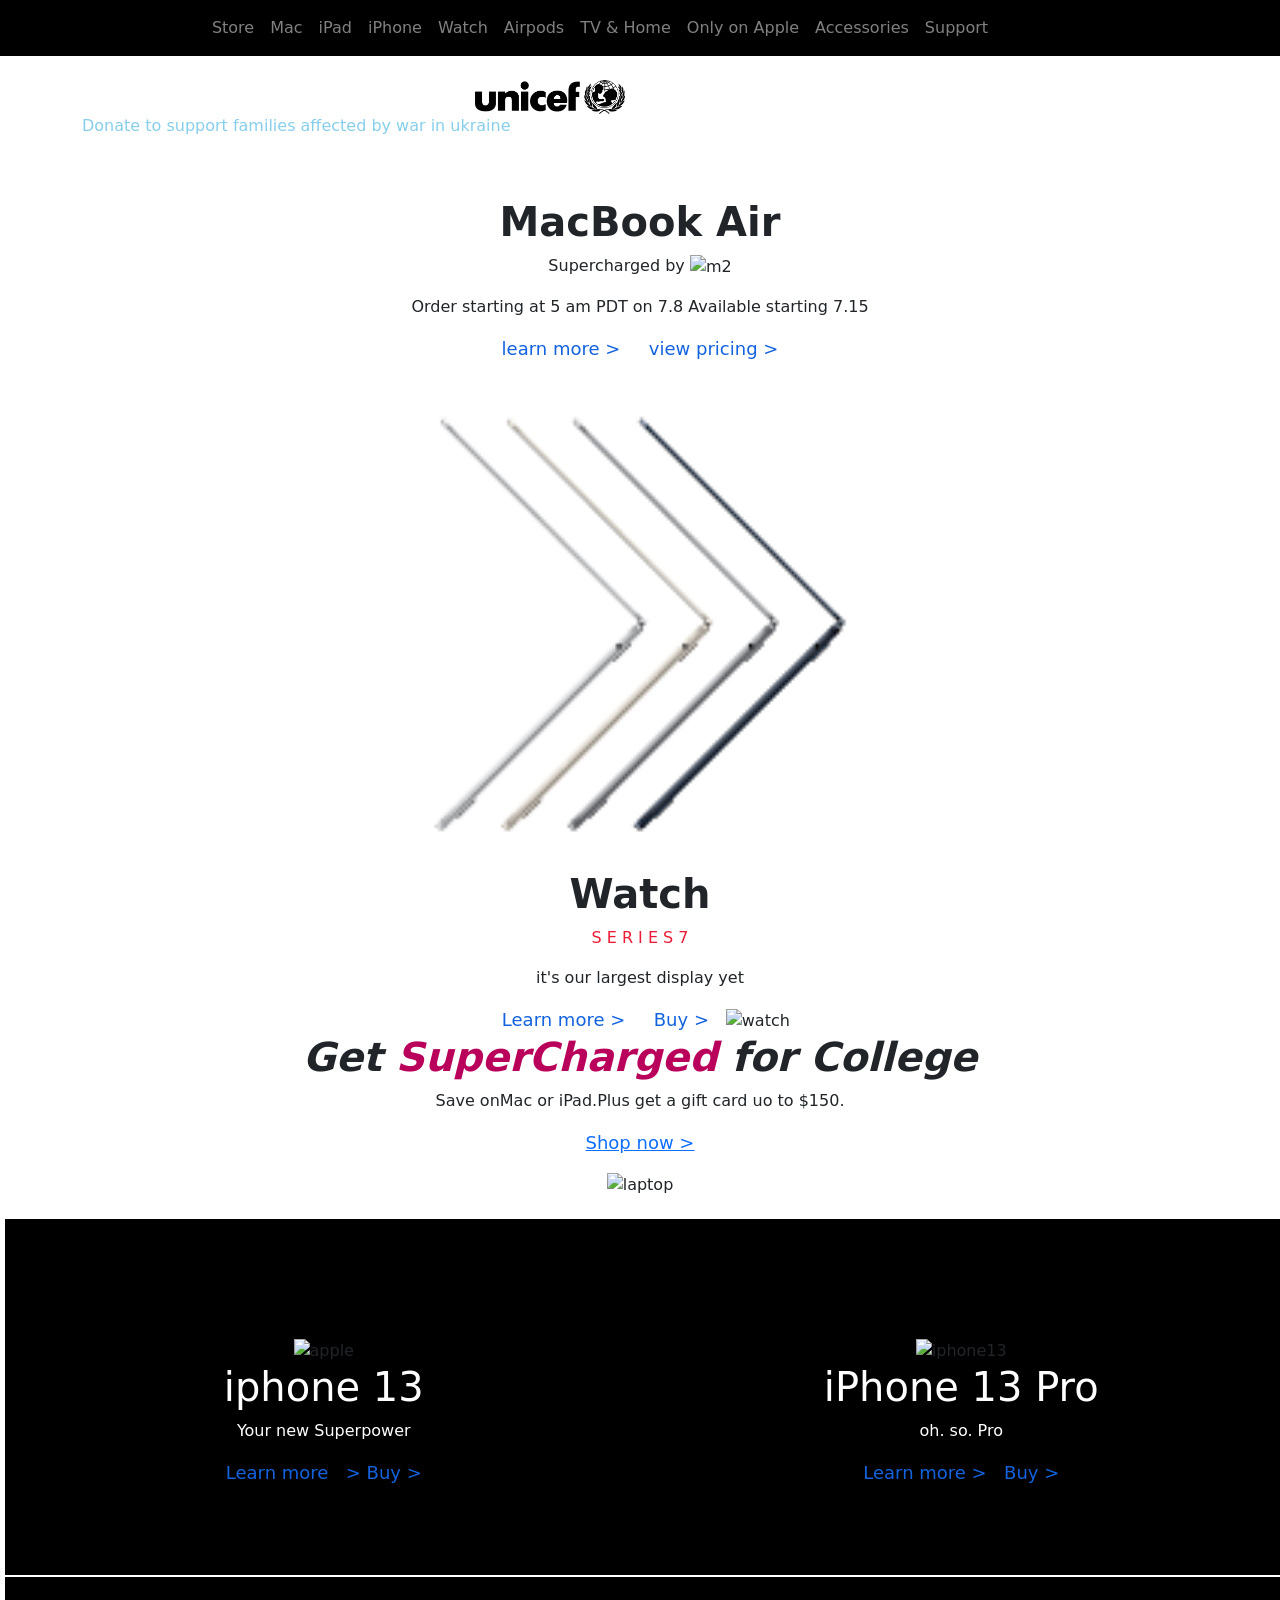
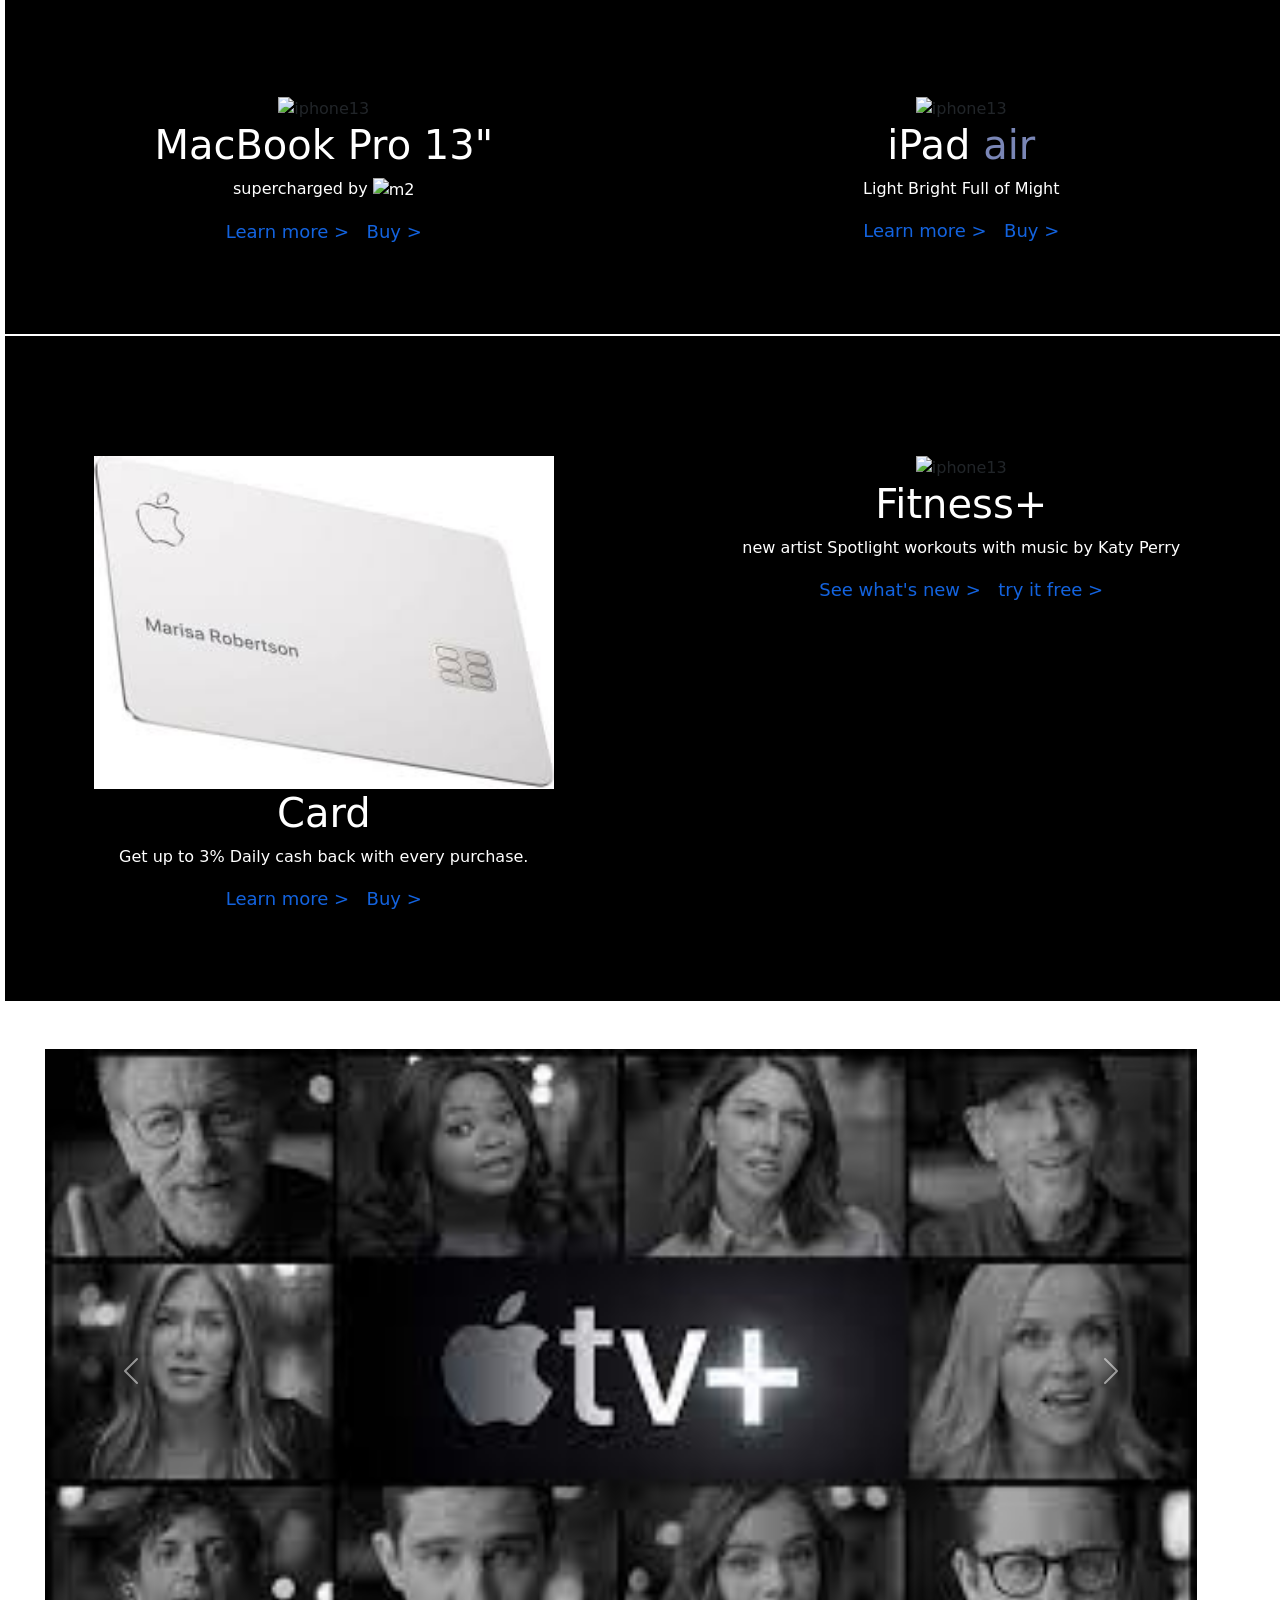
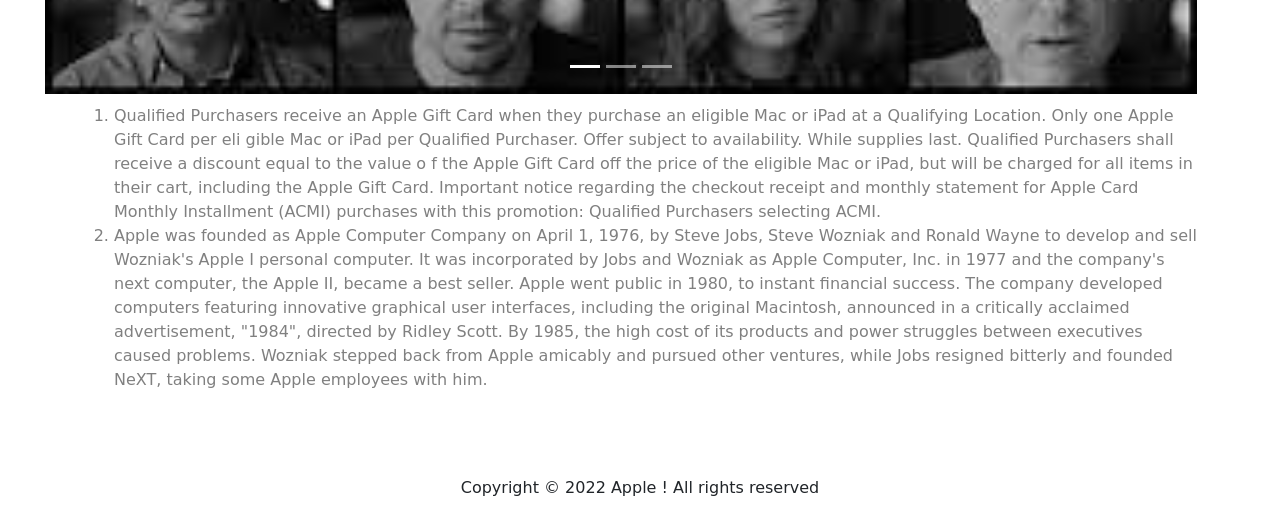
==== index.html @ 55b27ae0 "Add files via upload" ====
<!DOCTYPE html>
<html lang="en" dir="ltr">
  <head>
    <meta charset="utf-8">
    <title>Apple</title>

    <!--google fonts-->

    <link rel="preconnect" href="https://fonts.googleapis.com">
    <link rel="preconnect" href="https://fonts.gstatic.com" crossorigin>
    <link href="https://fonts.googleapis.com/css2?family=Montserrat:wght@100&family=Roboto:wght@700&display=swap" rel="stylesheet">

<!-- stylesheet -->

  <link rel="stylesheet" href="styles.css">
  <link rel="stylesheet" href="https://cdn.jsdelivr.net/npm/bootstrap@4.5.3/dist/css/bootstrap.min.css" integrity="sha384-TX8t27EcRE3e/ihU7zmQxVncDAy5uIKz4rEkgIXeMed4M0jlfIDPvg6uqKI2xXr2" crossorigin="anonymous">
  <!--<link href="https://cdn.jsdelivr.net/npm/bootstrap@5.2.0-beta1/dist/css/bootstrap.min.css" rel="stylesheet" integrity="sha384-0evHe/X+R7YkIZDRvuzKMRqM+OrBnVFBL6DOitfPri4tjfHxaWutUpFmBp4vmVor" crossorigin="anonymous">-->
  <link href="https://cdn.jsdelivr.net/npm/bootstrap@5.2.0-beta1/dist/css/bootstrap.min.css" rel="stylesheet" integrity="sha384-0evHe/X+R7YkIZDRvuzKMRqM+OrBnVFBL6DOitfPri4tjfHxaWutUpFmBp4vmVor" crossorigin="anonymous">


    <!--font awesome-->

      <script defer src="https://use.fontawesome.com/releases/v6.1.1/js/all.js"></script>


      <!--bootstrap-->
      <!--<script src="https://cdn.jsdelivr.net/npm/@popperjs/core@2.11.5/dist/umd/popper.min.js" integrity="sha384-Xe+8cL9oJa6tN/veChSP7q+mnSPaj5Bcu9mPX5F5xIGE0DVittaqT5lorf0EI7Vk" crossorigin="anonymous"></script>
      <script src="https://cdn.jsdelivr.net/npm/bootstrap@5.2.0-beta1/dist/js/bootstrap.min.js" integrity="sha384-kjU+l4N0Yf4ZOJErLsIcvOU2qSb74wXpOhqTvwVx3OElZRweTnQ6d31fXEoRD1Jy" crossorigin="anonymous"></script>
      <script src="https://cdn.jsdelivr.net/npm/bootstrap@4.5.3/dist/js/bootstrap.bundle.min.js" integrity="sha384-ho+j7jyWK8fNQe+A12Hb8AhRq26LrZ/JpcUGGOn+Y7RsweNrtN/tE3MoK7ZeZDyx" crossorigin="anonymous"></script>
<script src="https://cdn.jsdelivr.net/npm/bootstrap@5.2.0-beta1/dist/js/bootstrap.bundle.min.js" integrity="sha384-pprn3073KE6tl6bjs2QrFaJGz5/SUsLqktiwsUTF55Jfv3qYSDhgCecCxMW52nD2" crossorigin="anonymous"></script>
      <script src="https://code.jquery.com/jquery-3.5.1.slim.min.js" integrity="sha384-DfXdz2htPH0lsSSs5nCTpuj/zy4C+OGpamoFVy38MVBnE+IbbVYUew+OrCXaRkfj" crossorigin="anonymous"></script>
      <script src="https://cdn.jsdelivr.net/npm/popper.js@1.16.1/dist/umd/popper.min.js" integrity="sha384-9/reFTGAW83EW2RDu2S0VKaIzap3H66lZH81PoYlFhbGU+6BZp6G7niu735Sk7lN" crossorigin="anonymous"></script>
      <script src="https://cdn.jsdelivr.net/npm/bootstrap@4.5.3/dist/js/bootstrap.min.js" integrity="sha384-w1Q4orYjBQndcko6MimVbzY0tgp4pWB4lZ7lr30WKz0vr/aWKhXdBNmNb5D92v7s" crossorigin="anonymous"></script>-->
      <link href="https://cdn.jsdelivr.net/npm/bootstrap@5.2.0-beta1/dist/css/bootstrap.min.css" rel="stylesheet" integrity="sha384-0evHe/X+R7YkIZDRvuzKMRqM+OrBnVFBL6DOitfPri4tjfHxaWutUpFmBp4vmVor" crossorigin="anonymous">




  </head>

  <body>





      <!-- Nav Bar -->
      <header>
                    <nav class="navbar navbar-expand-lg navbar-dark padding-adjust-navbar fixed-top" style="background-color: #000000;">
                      <div class="container-fluid all-items-align">
                        <button class="navbar-toggler" type="button" data-bs-toggle="collapse" data-bs-target="#navbarNavAltMarkup" aria-controls="navbarNavAltMarkup" aria-expanded="false" aria-label="Toggle navigation">
                          <span class="navbar-toggler-icon"></span>
                        </button>
                        <a class="navbar-brand fixed  d-xl-none d-lg-none" href="#">
                          <i class="fa-brands fa-apple fa-sm navbar-image"></i>
                        </a>


                        <div class="collapse navbar-collapse" id="navbarNavAltMarkup">
                          <ul class="navbar-nav mx-auto">
                            <li class="nav-item">
                              <a class="navbar-brand fixed  d-none d-lg-block d-xl-block" href="#">
                                <i class="fa-brands fa-apple fa-sm navbar-image"></i>
                              </a>
                            </li>
                            <li class="nav-item">
                              <hr style="color: white;" class="d-xl-none d-lg-none ff-sec-hh-line">
                              <a class="nav-link d-none d-lg-block d-xl-block" href="#">Store</a>
                              <a class="nav-link d-xl-none d-lg-none hh-line"  href="#">Store</a>
                              <hr style="color: white;" class="d-xl-none d-lg-none hh-line">
                            </li>
                            <li class="nav-item">
                              <a class="nav-link d-none d-lg-block d-xl-block" href="#">Mac</a>
                              <a class="nav-link d-xl-none d-lg-none hh-line" href="#">Mac</a>
                              <hr style="color: white;" class="d-xl-none d-lg-none hh-line">
                            </li>
                            <li class="nav-item">
                              <a class="nav-link  d-none d-lg-block d-xl-block" href="#">iPad</a>
                              <a class="nav-link d-xl-none d-lg-none hh-line"  href="#">iPad</a>
                              <hr style="color: white;" class="d-xl-none d-lg-none hh-line">
                            </li>
                            <li class="nav-item">
                              <a class="nav-link d-none d-lg-block d-xl-block" href="#">iPhone</a>
                              <a class="nav-link d-xl-none d-lg-none hh-line" href="#">iPhone</a>
                              <hr style="color: white;" class="d-xl-none d-lg-none hh-line">
                            </li>
                            <li class="nav-item">
                              <a class="nav-link d-none d-lg-block d-xl-block" href="#">Watch</a>
                              <a class="nav-link d-xl-none d-lg-none hh-line"  href="#">Watch</a>
                              <hr style="color: white;" class="d-xl-none d-lg-none hh-line">
                            </li>
                            <li class="nav-item">
                              <a class="nav-link d-none d-lg-block d-xl-block" href="#">Airpods</a>
                              <a class="nav-link d-xl-none d-lg-none hh-line"  href="#">Airpods</a>
                              <hr style="color: white;" class="d-xl-none d-lg-none hh-line">
                            </li>
                            <li class="nav-item">
                              <a class="nav-link d-none d-lg-block d-xl-block" href="#">TV & Home</a>
                              <a class="nav-link d-xl-none d-lg-none hh-line"  href="#">TV & Home</a>
                              <hr style="color: white;" class="d-xl-none d-lg-none hh-line">
                            </li>
                            <li class="nav-item">
                              <a class="nav-link d-none d-lg-block d-xl-block" href="#">Only on Apple</a>
                              <a class="nav-link d-xl-none d-lg-none hh-line" href="#">Only on Apple</a>
                              <hr style="color: white;" class="d-xl-none d-lg-none hh-line">
                            </li>
                            <li class="nav-item">
                              <a class="nav-link d-none d-lg-block d-xl-block" href="#">Accessories</a>
                              <a class="nav-link d-xl-none d-lg-none hh-line"  href="#">Accessories</a>
                              <hr style="color: white;" class="d-xl-none d-lg-none hh-line">
                            </li>
                            <li class="nav-item">
                              <a class="nav-link d-none d-lg-block d-xl-block" href="#">Support</a>
                              <a class="nav-link d-xl-none d-lg-none ll-hh-line"  href="#">Support</a>
                              <hr style="color:white;" class="d-xl-none d-lg-none hh-line">
                            </li>
                            <li class="nav-item">
                              <a class="navbar-brand d-none d-lg-block d-xl-block" href="#">
                                <i class="fa-solid fa-magnifying-glass fa-sm navbar-image"></i>
                              </a>

                            </li>
                            <li class="nav-item  d-none d-lg-block d-xl-block">
                              <a class="navbar-brand d-none d-lg-block d-xl-block" href="#">
                              <i class="fa-solid fa-bag-shopping"></i>
                                                    </li>
                          </ul>
                        </div>
                      </div>
                    </nav>
          </header>


    <!-- container-->
<section class=" sec-1 ">
    <div class="container" style="height:80px; background-color: rgb(255, 255, 255);">

    </div>
    <div class="container all-items-align mx-auto unicef-container">
      <div class="unicef-content">
        <div class="row">
          <div class="col-12	col-sm-12	col-md-6	col-lg-6	col-xl-6	col-xxl-6 d-flex align-items-center justify-content-xl-end justify-content-lg-end justify-content-md-end justify-content-sm-center justify-content-xs-center">
            <img src="images/unicef-logo.png" class="uni-image" alt="unicef-logo" width="150px">
          </div>
          <div class="col-12	col-sm-12	col-md-6	col-lg-6	col-xl-6	col-xxl-6 d-flex align-items-center justify-content-xl-start justify-content-lg-start justify-content-md-start justify-content-sm-center justify-content-xs-center" >
            <a   href="images/unicef-logo.png" class="unicef-text">Donate to support families affected by war in ukraine<i class="fa-solid fa-square-arrow-up-right"></i></a>
          </div>
        </div>
      </div>
    </div>
  </section>

             <!-- container1  -->


<section class=" container1 ">
<div class="container1 all-items allign mx-auto">
  <div class="col-lg-12">
    <h1 class="macb-head"> <strong>MacBook Air</strong></h1>
    <p class="macb-para">Supercharged by <img class="m2"width="5%" src="https://www.apple.com/v/macbook-pro-13/m/images/overview/hero_icon__gf2ry7i5mt6y_small.jpg" alt="m2"> </p>
    <p class="macb-para2">Order starting at 5 am PDT on 7.8 Available starting 7.15</p>
    <p><a class="watch-link-item2" href="https://www.apple.com/in/macbook-air-m2/">learn more ></a>
     <a  class="watch-link-item2" href="https://www.amazon.in/s?k=macbookair&i=computers&adgrpid=64778488212&ext_vrnc=hi&gclid=CjwKCAjw_b6WBhAQEiwAp4HyIPJC4heBk0c1keKKEvkcG5gEDx3N-KR5ScQAPKeeYF9tmEKhvNF9NxoCvksQAvD_BwE&hvadid=398052515929&hvdev=c&hvlocphy=9062164&hvnetw=g&hvqmt=b&hvrand=15665522368057196841&hvtargid=kwd-3741854658&hydadcr=26953_2178310&tag=googinhydr1-21&ref=pd_sl_20g13d0qz5_b">view pricing > </a>  </p>
<div><img class="img1" src="images/apple tv5.png" class="img-fluid" alt="macbook">   </div>
</div>

    <div class="col-lg-12">
      <h1 class="watch-head"><i class="fa-brands fa-apple"></i><strong>Watch</strong> </h1>
      <p class="watch-para"> <span style="color:#EB1D36">S E R I E S 7</span> </p>
      <p class="watch-para2">it's our largest display yet</p>
      <a  class="watch-link-item2" href="https://www.google.com/search?q=apple+watch&oq=apple+watch&aqs=chrome.0.69i59l2.4427j0j7&sourceid=chrome&ie=UTF-8">Learn more ></a>
      <a  class="watch-link-item2" href="https://www.apple.com/in/watch/?afid=p238%7CsVhynbqzF-dc_mtid_187079nc38483_pcrid_605630655506_pgrid_110632497574_pntwk_g_pchan__pexid__&cid=aos-IN-kwgo-brand--slid---product-">Buy ></a>
     <img class="img2"src="https://encrypted-tbn0.gstatic.com/images?q=tbn:ANd9GcQzpsFzQAkxnzXYAzeFgLx7-zSoV3bASRg1v3QYPP53-3xQ2N8hMMFi_Nn7n2yzgizSbTs&usqp=CAU" alt="watch">
   </div>

    <div class="col-lg-12">
    <h1 class="mac-head"><em> <strong>Get<span style="color:#B9005B"> SuperCharged </span>for College</strong></em></h1>
    <p class="mac-para">Save onMac or iPad.Plus get a gift card uo to $150.</p>
     <p  class="watch-link-item2"><a href="https://www.apple.com/in/watch/?afid=p238%7CsVhynbqzF-dc_mtid_187079nc38483_pcrid_605630655506_pgrid_110632497574_pntwk_g_pchan__pexid__&cid=aos-IN-kwgo-brand--slid---product-">Shop now > </a></p>
    <img class="img3" src="https://store.storeimages.cdn-apple.com/4982/as-images.apple.com/is/bts-header-giftcard-202206?wid=1120&hei=1074&fmt=jpeg&qlt=90&.v=1655326451200" alt="laptop">
  </div>
</div>

</section>










<!-- features -->


<section class="move1">
  <div class="container-fluid container2">
  <div class="row">
    <div class="col-12 col-md-6 col-lg-6 col-xl-6 item-box-left">
      <div >
        <img class="img4" src="https://revanth892.github.io/apple-page.github.io/images/iphone.jpg" alt="apple">
      <h1 class="alltext">iphone 13</h1>
      <p class="alltext">Your new Superpower</p>
      <a class="watch-link-item" href="https://www.apple.com/in/mac/">Learn more</a>
      <a class="watch-link-item" href="https://www.google.com/search?q=buy+macbook&oq=buy+macbook&aqs=chrome..69i57.4282j0j7&sourceid=chrome&ie=UTF-8">> Buy ></a>
    </div>
  </div>

    <div class="col-12 col-md-6 col-lg-6 col-xl-6 item-box-left">
      <div>
        <img class="img5"width="150%" src="https://revanth892.github.io/apple-page.github.io/images/iphone-intro.jpg" alt="iphone13">
      </div>
    <h1 class="alltext" >iPhone 13 Pro</h1>
    <p class="alltext">oh. so. Pro</p>
    <a class="watch-link-item"href="https://www.apple.com/in/iphone-13-pro/?afid=p238%7CsCyt2TGen-dc_mtid_209254ho67063_pcrid_600481769886_pgrid_135363319837_&cid=wwa-in-kwgo-iphone-slid----avail-"> Learn more ></a>
     <a class="watch-link-item" href="https://www.google.com/search?q=iphone+13+pro+buy&oq=iphone+13+pro+buy&aqs=chrome..69i57j69i61.7999j0j7&sourceid=chrome&ie=UTF-8">Buy > </a>
  </div>
</div>
</div>
</section>



<section class="move2">
<div class="container-fluid container3">
  <div class="row">
  <div class="col-12 col-md-6 col-lg-6 col-xl-6 item-box-left">
    <div>
      <img class="img6"src="https://www.apple.com/v/macbook-pro-13/m/images/overview/hero_endframe__bsza6x4fldiq_small.jpg" alt="iphone13">
    </div>
    <h1 class="alltext">MacBook Pro 13"</h1>
    <p class="alltext">supercharged by  <img src="https://www.apple.com/v/macbook-pro-13/m/images/overview/hero_icon__gf2ry7i5mt6y_small.jpg" alt="m2"> </p>
    <a class="watch-link-item" href="https://www.google.com/search?q=macbook+13+pro&sxsrf=ALiCzsYhF-3JnAHa171nv80dg2mnEGvN6Q%3A1657855423388&ei=v93QYr2mF__f4-EPvbOfmAg&ved=0ahUKEwj9gebc-Pn4AhX_7zgGHb3ZB4MQ4dUDCA4&uact=5&oq=macbook+13+pro&gs_lcp=[base64]&sclient=gws-wiz">Learn more ></a>
    <a class="watch-link-item" href="https://www.amazon.in/s?k=13inch+macbook+pro&adgrpid=58529376203&ext_vrnc=hi&gclid=CjwKCAjw_b6WBhAQEiwAp4HyIGm2xmvsv0FOmY3uyFv5ua1L6WYNCs7qx7SvlVFjcOlAPQlt1CTsaxoCPj8QAvD_BwE&hvadid=590736358555&hvdev=c&hvlocphy=9062164&hvnetw=g&hvqmt=b&hvrand=3486167188177402907&hvtargid=kwd-303125104975&hydadcr=16099_2268637&tag=googinhydr1-21&ref=pd_sl_4zqjbkfq27_b"> Buy > </a>
  </div>

  <div class="col-12 col-md-6 col-lg-6 col-xl-6 item-box-left">
    <div>
      <img class="img7" src="https://www.apple.com/v/ipad-air/r/images/overview/features/iris__fnhnshkpwl6y_small.jpg" alt="iphone13">
    </div>
    <h1 class="alltext">iPad<span style="color:#7A86B6"> air</span></h1>
    <p class="alltext">Light Bright Full of Might </p>
    <a class="watch-link-item" href="https://www.apple.com/in/ipad/?afid=p238%7CssdUJKb0v-dc_mtid_187079nc38483_pcrid_601071961849_pgrid_116639460467_pntwk_g_pchan__pexid__&cid=aos-IN-kwgo-ipad--slid---product-">Learn more ></a>
    <a class="watch-link-item" href="https://www.google.com/search?q=ipad+apple&oq=ipad+apple&aqs=chrome..69i57.4932j0j7&sourceid=chrome&ie=UTF-8">Buy ></a>
  </div>
</div>
</div>
</section>

<section class="move3">
<div class="container-fluid container4">
<div class="row">
  <div class="col-12 col-md-6 col-lg-6 col-xl-6 item-box-left">
    <div>
      <img class="img8"src="[data-uri]" alt="iphone13">
    </div>
    <h1 class="alltext"><i class="fa-brands fa-apple"></i>Card</h1>
    <p class="alltext">Get up to 3% Daily cash back with every purchase. </p>
    <a class="watch-link-item"href="https://www.apple.com/apple-card/">Learn more ></a>
     <a class="watch-link-item" href="https://www.apple.com/apple-card/">Buy ></a>
  </div>

  <div class="col-12 col-md-6 col-lg-6 col-xl-6 item-box-left">
    <div >
      <img class="img9" src="https://is5-ssl.mzstatic.com/image/thumb/Video122/v4/9a/40/d1/9a40d112-6352-64a6-4615-9c84d38427c5/media-HI_BW_0075-4483190-Artwork-iOS_r1-141566.png/734x413sr.webp" alt="iphone13">
    </div>
    <h1 class="alltext"><i class="fa-brands fa-apple"></i> Fitness+</h1>
    <p class="alltext">new artist Spotlight workouts with music by Katy Perry</p>
    <a class="watch-link-item" href="https://www.gigapromo.in/ws?q=personal%20trainer%20nj&asid=giga_in_gc5_01&mt=b&nw=g&de=c&ap=&ac=25066&cid=16791555996&aid=135623411695&locale=en_IN&ch=1992&gclid=EAIaIQobChMI6Ji2_sCT-QIVjpZLBR2rAwv3EAAYAiAAEgJCDfD_BwE">See what's new ></a>
    <a class="watch-link-item"href="https://www.google.com/search?q=health%20and%20fitness&ved=2ahUKEwj98K3-wJP5AhWATGwGHahTD3AQmoICKAR6BAgHEA0&biw=681&bih=607&dpr=1">try it free ></a>
  </div>
</div>
</div>
</section>
<br>
<br>

                                  <!-- carousel -->

                                  <div id="carouselExampleIndicators" class="carousel slide" data-bs-ride="true">
                                    <div class="carousel-indicators">
                                      <button type="button" data-bs-target="#carouselExampleIndicators" data-bs-slide-to="0" class="active" aria-current="true" aria-label="Slide 1"></button>
                                      <button type="button" data-bs-target="#carouselExampleIndicators" data-bs-slide-to="1" aria-label="Slide 2"></button>
                                      <button type="button" data-bs-target="#carouselExampleIndicators" data-bs-slide-to="2" aria-label="Slide 3"></button>
                                    </div>
                                    <div class="carousel-inner">
                                      <div class="carousel-item active">
                                        <img src="images/apple tv1.jpg" class="d-block w-100" alt="...">
                                        <div class="carousel-caption d-xs-block d-sm-block d-md-block d-lg-none all-items-align">
          <button type="button button-image-1" class="btn btn-light">Stream Now <i class="fa-solid fa-circle-play fa-xs"></i> </button>
        </div>

                                      </div>
                                      <div class="carousel-item">
                                        <img src="images/apple tv2.jpg" class="d-block w-100" alt="...">
                                        <div class="carousel-caption d-xs-block d-sm-block d-md-block d-lg-none all-items-align">
          <button type="button button-image-1" class="btn btn-light">Stream Now <i class="fa-solid fa-circle-play fa-xs"></i> </button>
        </div>
                                      </div>
                                      <div class="carousel-item">
                                        <img src="images/apple tv3.jpg" class="d-block w-100" alt="...">
                                        <div class="carousel-caption d-xs-block d-sm-block d-md-block d-lg-none all-items-align">
          <button type="button button-image-1" class="btn btn-light">Stream Now <i class="fa-solid fa-circle-play fa-xs"></i> </button>
        </div>
                                      </div>
                                      <div class="carousel-item">
                                        <img src="images/apple tv4.webp" class="d-block w-100" alt="...">
                                        <div class="carousel-caption d-xs-block d-sm-block d-md-block d-lg-none all-items-align">
          <button type="button button-image-1" class="btn btn-light">Stream Now <i class="fa-solid fa-circle-play fa-xs"></i> </button>
        </div>
                                      </div>
                                    </div>
                                    <button class="carousel-control-prev" type="button" data-bs-target="#carouselExampleIndicators" data-bs-slide="prev">
                                      <span class="carousel-control-prev-icon" aria-hidden="true"></span>
                                      <span class="visually-hidden">Previous</span>
                                    </button>
                                    <button class="carousel-control-next" type="button" data-bs-target="#carouselExampleIndicators" data-bs-slide="next">
                                      <span class="carousel-control-next-icon" aria-hidden="true"></span>
                                      <span class="visually-hidden">Next</span>
                                    </button>
                                  </div>


<section class="content1">
  <div class="container container-5">
    <div class="content">
      <ol>
        <li>Qualified Purchasers receive an Apple Gift Card when they purchase an eligible Mac or iPad at a Qualifying Location. Only one Apple Gift Card per eli
          gible Mac or iPad per Qualified Purchaser. Offer subject to availability. While supplies last. Qualified Purchasers shall receive a discount equal to the value o
          f the Apple Gift Card off the price of the eligible Mac or iPad, but will be charged for all items in their cart, including the Apple Gift Card. Important notice
           regarding the checkout receipt and monthly statement for Apple Card Monthly Installment (ACMI) purchases with this promotion: Qualified Purchasers selecting ACMI.
        </li>
        <li>
          <p>Apple was founded as Apple Computer Company on April 1, 1976, by Steve Jobs, Steve Wozniak and Ronald Wayne to develop and sell Wozniak's Apple I personal computer. It was incorporated by Jobs and Wozniak as Apple Computer, Inc. in 1977 and the company's next computer, the Apple II, became a best seller. Apple went public in 1980, to instant financial success. The company developed computers featuring innovative graphical user interfaces, including the original Macintosh, announced in a critically acclaimed advertisement, "1984", directed by Ridley Scott. By 1985, the high cost of its products and power struggles between executives caused problems. Wozniak stepped back from Apple amicably and pursued other ventures, while Jobs resigned bitterly and founded NeXT, taking some Apple employees with him.
          </p>
        </li>
      </ol>
    </div>
  </div>
  <br>




</section>
<!-- footer -->
<div class="foot">
  <footer id="footer">
  <i class=" foot fa-brands fa-facebook"></i>
  <i class=" foot fa-brands fa-twitter"></i>
  <i class=" foot fa-brands fa-instagram"></i>
  <i class=" foot fa-solid fa-envelope"></i>
    <p> Copyright © 2022 Apple ! All rights reserved</p>
  </footer>















  <script src="https://cdn.jsdelivr.net/npm/bootstrap@5.2.0-beta1/dist/js/bootstrap.bundle.min.js" integrity="sha384-pprn3073KE6tl6bjs2QrFaJGz5/SUsLqktiwsUTF55Jfv3qYSDhgCecCxMW52nD2" crossorigin="anonymous"></script>
  </body>
</html>
---- styles.css ----
/* .text{
  color: white;
} */


#carouselExampleIndicators{
  text-align: center;
  margin-left: 45px;
  width: 90%;
}
.unicef-text
{
    padding:0 0 0 0;
    color:rgb(135,206,235);
    text-decoration:none;
    text-align: center;
}
.unicef-text:hover
{
    color: rgb(135,206,235);
    text-decoration: underline;
}
.container1{
  text-align: center;
  padding: 10px 20px ;
  margin-top: 20px;
}
.container2{
  text-align: center;
  background-color: black;
  padding:7% 15%;
}
.container3{
  text-align: center;
  background-color: black;
  padding:7% 15%;


}
.container4{
  text-align: center;
  background-color: black;
  padding:7% 15%;
}


.img1{
  width: 80%;
  right: 30%;

text-align: center;
}
.img2{
  width: 100%;
}
.img3{
  width: 50%;

}
.img4{
  width: 100%;
  height: auto;
  margin-top:5%;
}
.img5{
  width: 80%;
  height: auto;
  margin-top:5%;

}
.img6{
  width: 100%;
  height: auto;
  margin-top:5%;
}
.img7{
  width:70%;
  height: auto;
  margin-top:5%;
}
.img8{
  width: 75%;
  height: auto;
  margin-top:5%;

}
.img9{
  width: 100%;
  height: auto;
  margin-top:5%;
}
.nav-item{
  color:  white;
}
.nav-link {
  color: white;
}
.move1{
  margin-top: 2px;
  margin-left: 5px;

}
.move2{
  margin-top: 2px;
  margin-left: 5px;
}
.move3{
  margin-top: 2px;
  margin-left: 5px;

}
.watch-link-item
{
    color: #1363DF;
    font-size: large;
    text-decoration: none;
    margin-left: 1%;
    margin-right: 1%;
}
.watch-link-item:hover
{
    color:grey;
    text-decoration:none;
}
.watch-link-item2{
  color: #1363DF;
  font-size: large;
  text-decoration: none;
  margin-left: 1%;
  margin-right: 1%;
}
.watch-link-item2:hover{
  color:black;
  text-decoration:dotted;
}
.alltext{
  color:white;
}
.alltext:hover{
  color:grey;
}
.content1{
  color: grey;
  margin-top: 10px;
}
.content1:hover{
  color:#94B49F ;
}

.head6{
  color: grey;
}
.head6:hover{
  color: #94B49F;
}
.foot{
  text-align: center;
  margin: 20px 10px;
}
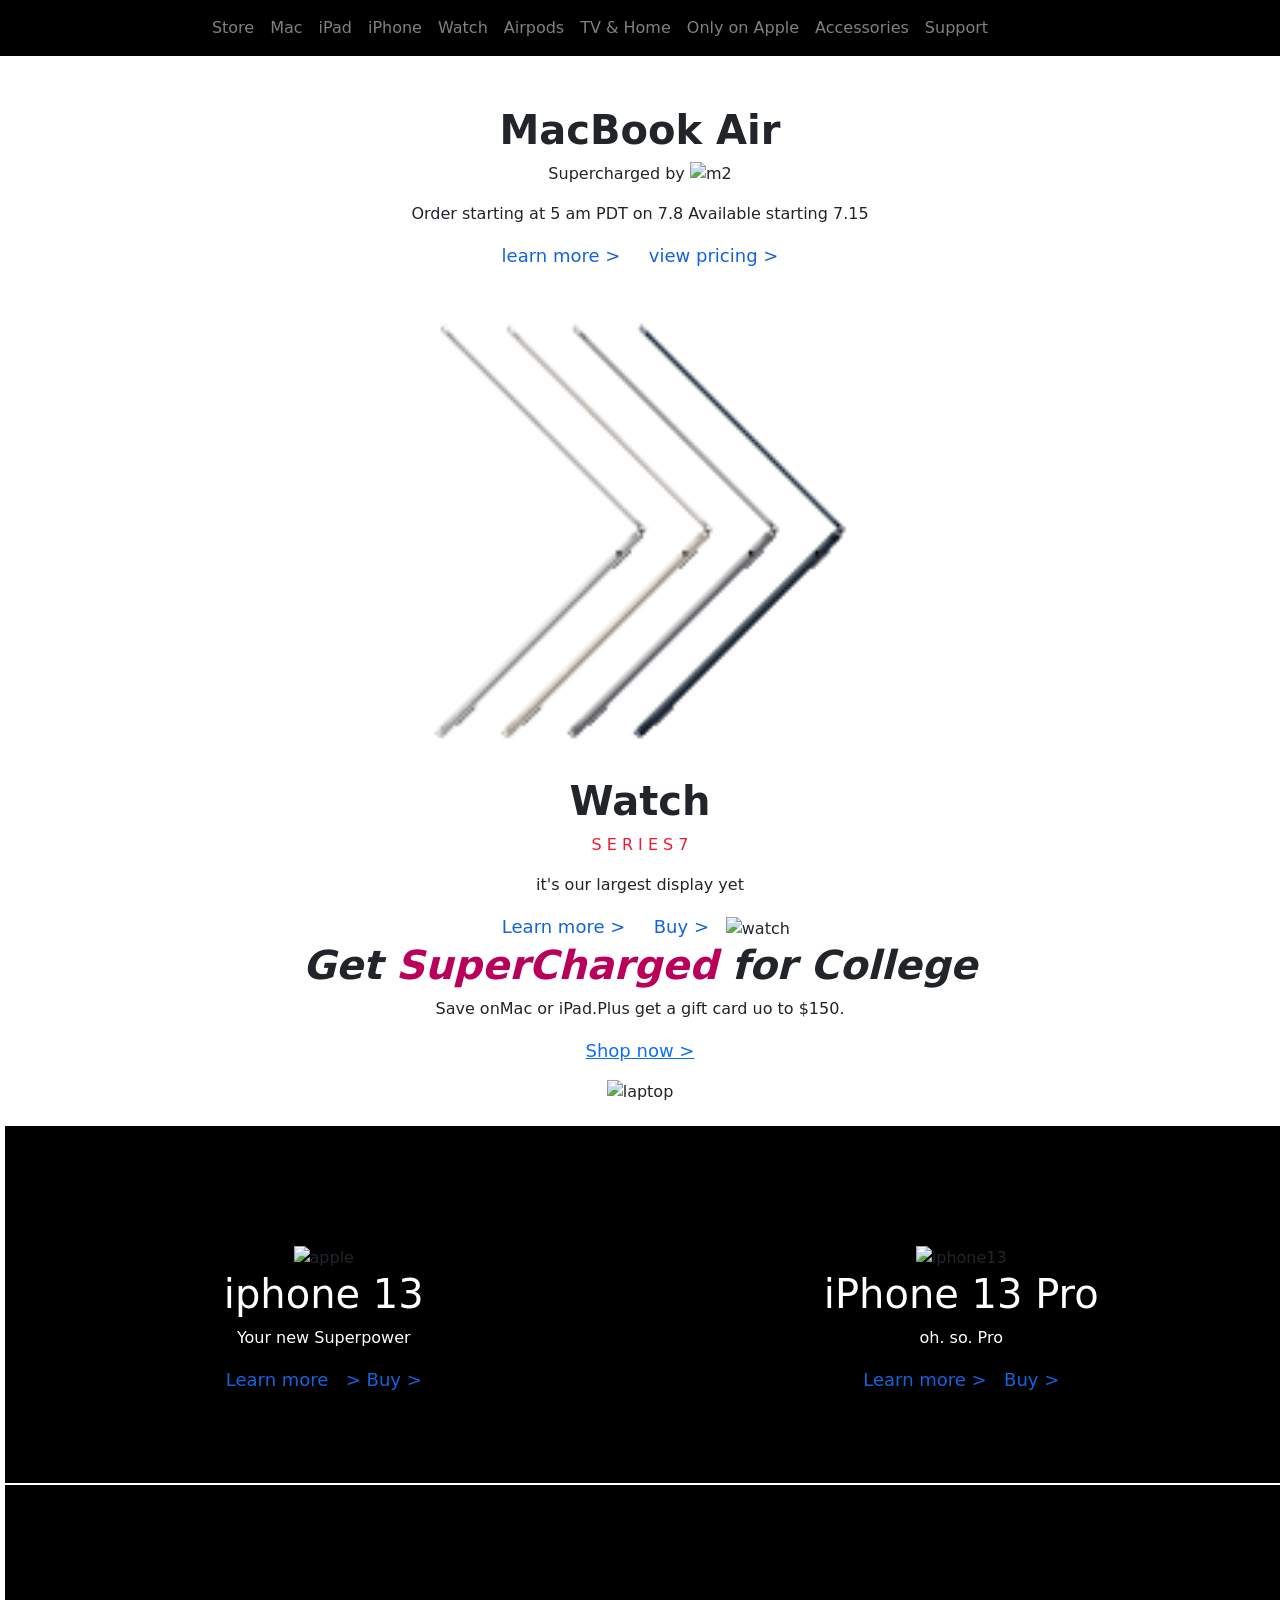
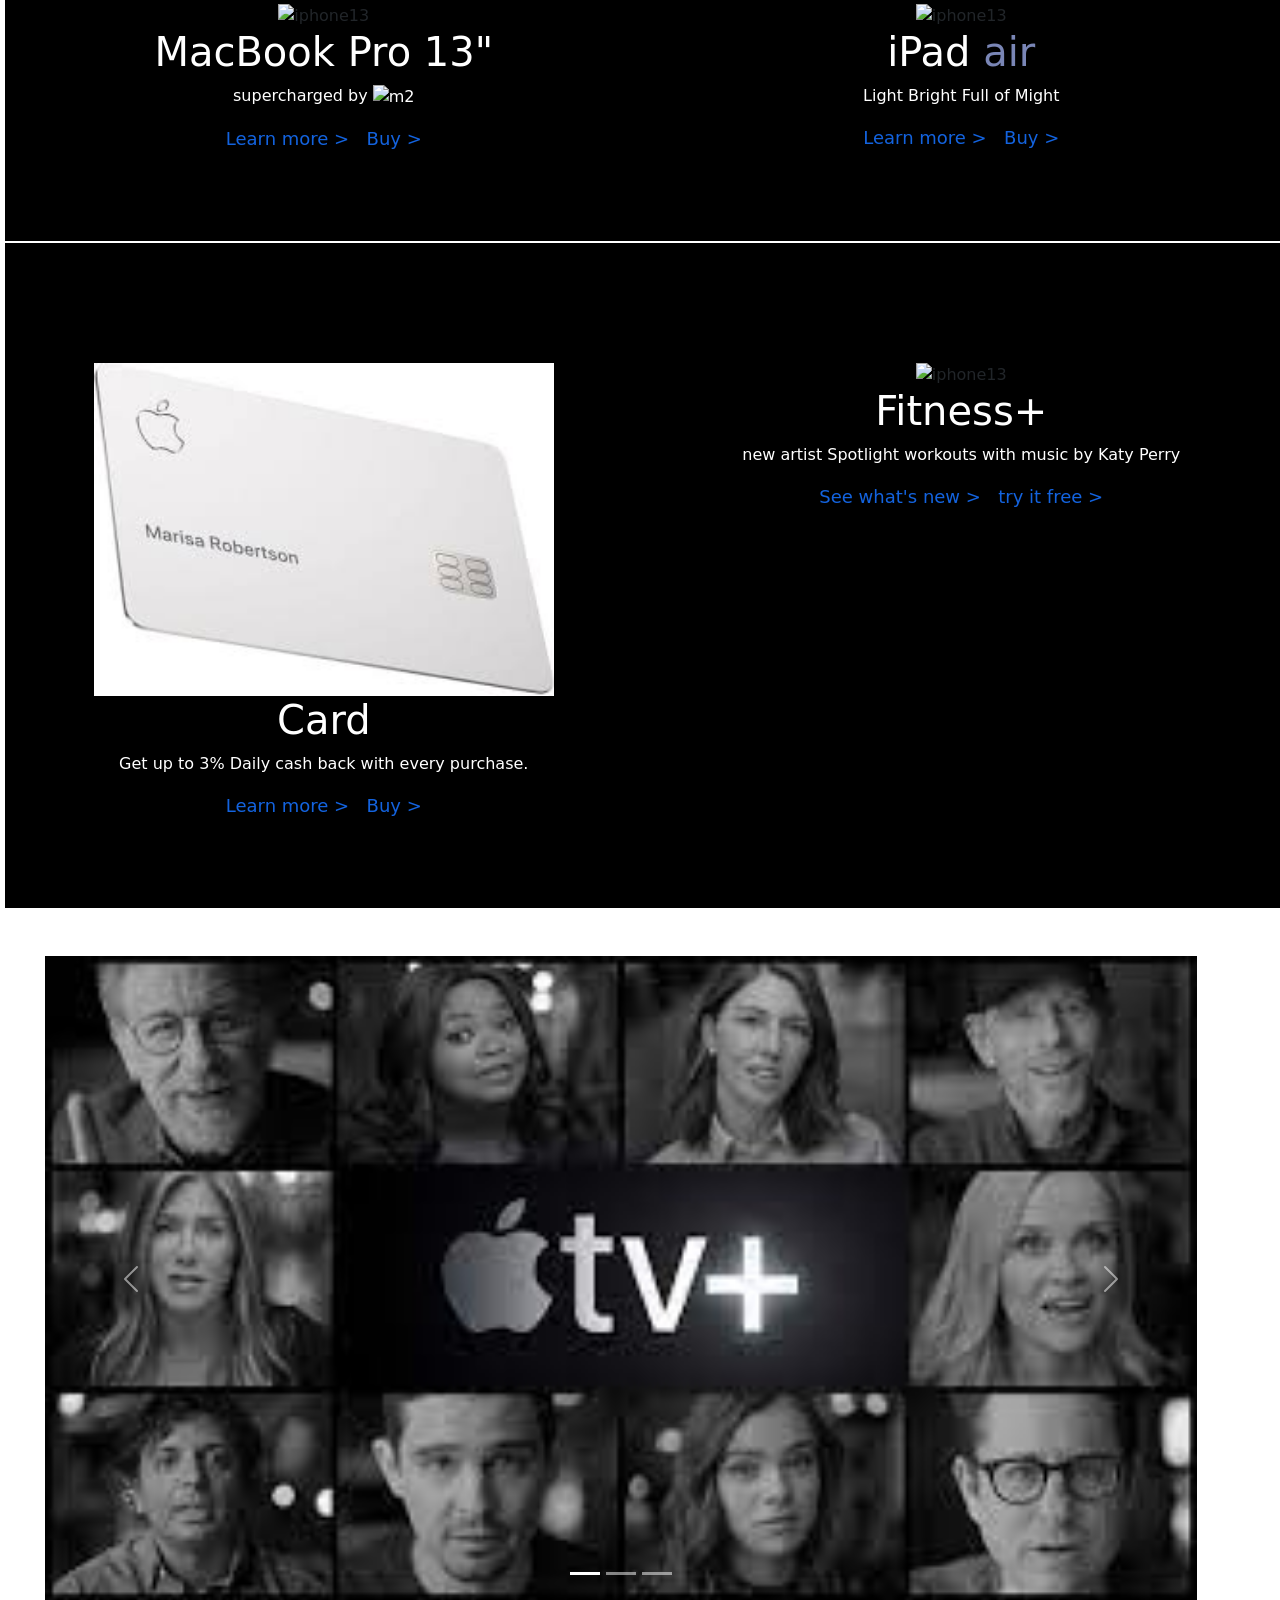
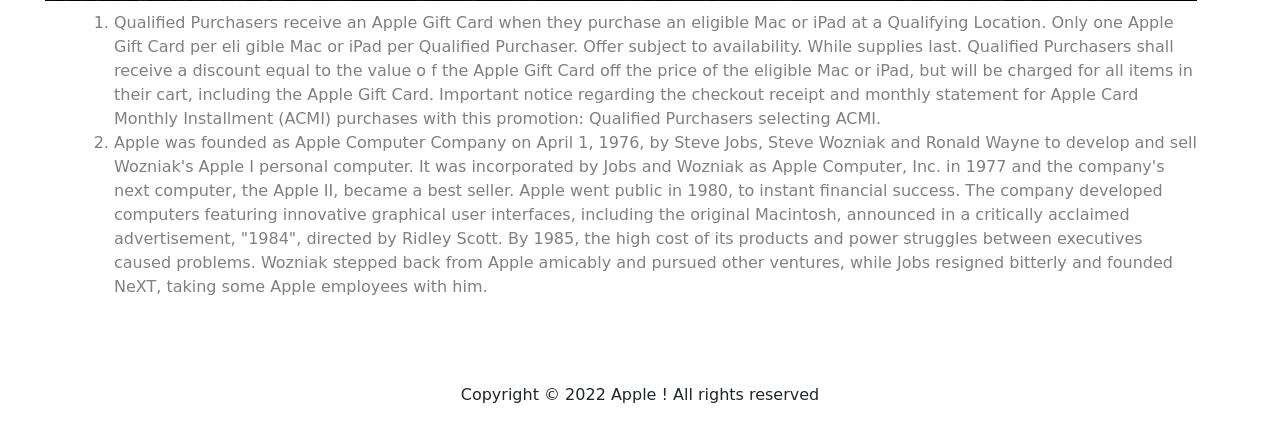
==== commit 99298706: "Add files via upload" ====
--- a/index.html
+++ b/index.html
@@ -133,17 +133,17 @@
 
     <!-- container-->
 <section class=" sec-1 ">
-    <div class="container" style="height:80px; background-color: rgb(255, 255, 255);">
-
-    </div>
-    <div class="container all-items-align mx-auto unicef-container">
+    <div class="container" style="height:0px; background-color: rgb(255, 255, 255);">
+
+    </div>
+     <div class="container all-items-align mx-auto unicef-container">
       <div class="unicef-content">
         <div class="row">
-          <div class="col-12	col-sm-12	col-md-6	col-lg-6	col-xl-6	col-xxl-6 d-flex align-items-center justify-content-xl-end justify-content-lg-end justify-content-md-end justify-content-sm-center justify-content-xs-center">
-            <img src="images/unicef-logo.png" class="uni-image" alt="unicef-logo" width="150px">
+          <div class="col-lg-12	col-sm-12	col-md-6	col-lg-6	col-xl-6	col-xxl-6 d-flex align-items-center justify-content-xl-end justify-content-lg-end justify-content-md-end justify-content-sm-center justify-content-xs-center">
+            <img src="images/unicef-logo.png" class="uni-image" alt="unicef-logo" width="200px">
           </div>
           <div class="col-12	col-sm-12	col-md-6	col-lg-6	col-xl-6	col-xxl-6 d-flex align-items-center justify-content-xl-start justify-content-lg-start justify-content-md-start justify-content-sm-center justify-content-xs-center" >
-            <a   href="images/unicef-logo.png" class="unicef-text">Donate to support families affected by war in ukraine<i class="fa-solid fa-square-arrow-up-right"></i></a>
+            <a   href="images/unicef-logo.png" class="unicef-text"></a>
           </div>
         </div>
       </div>
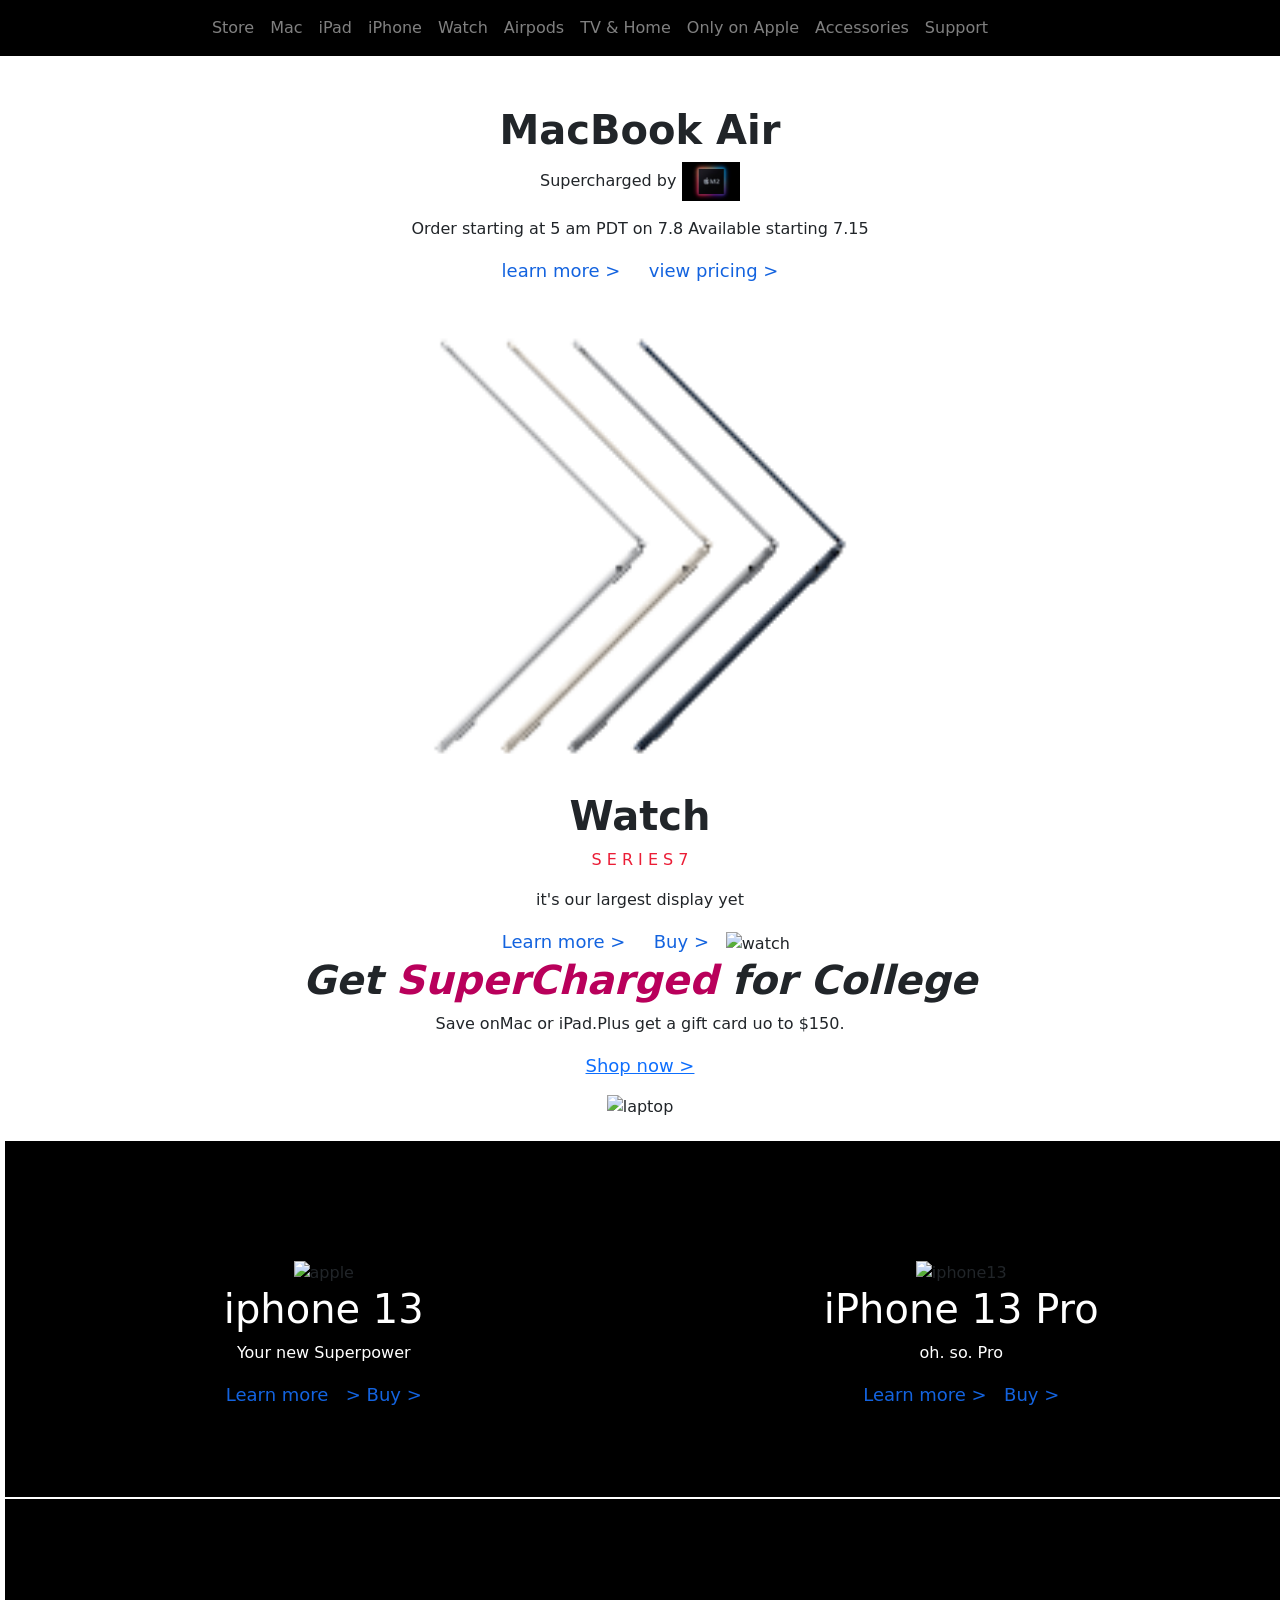
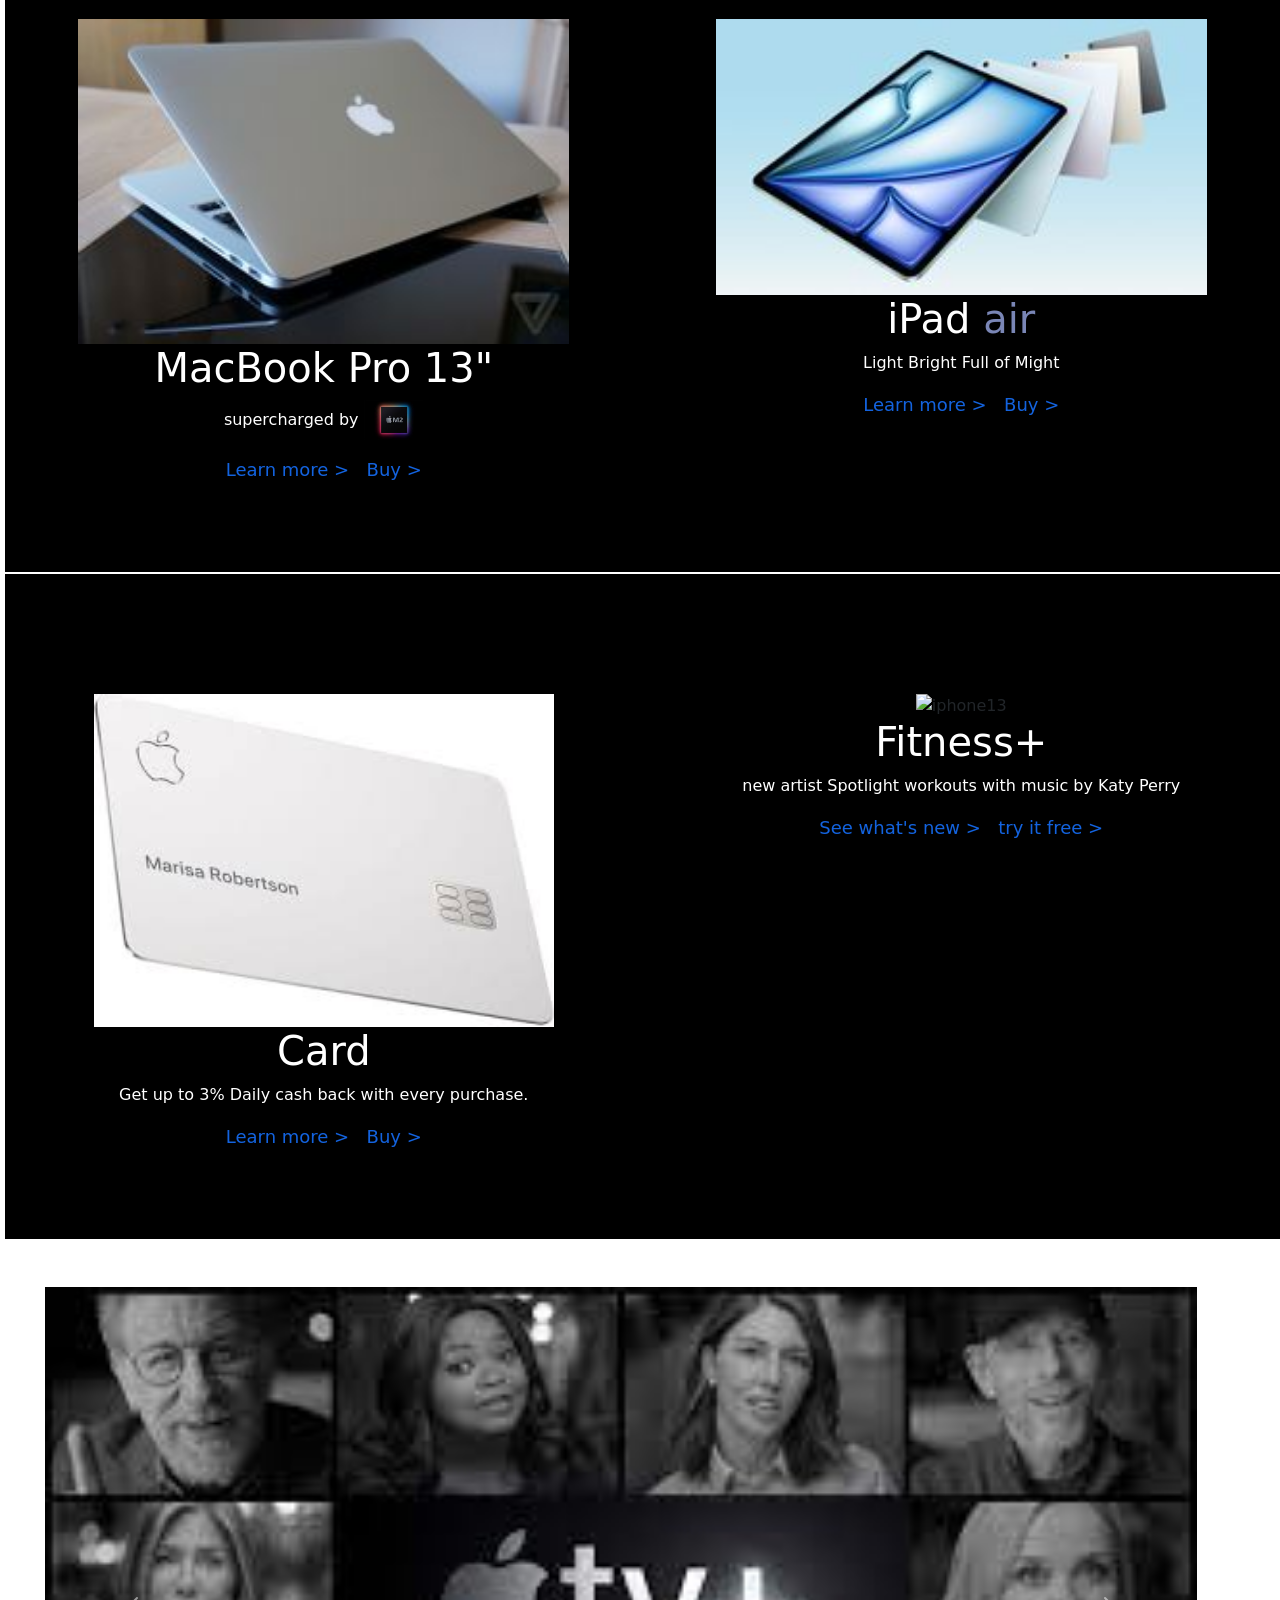
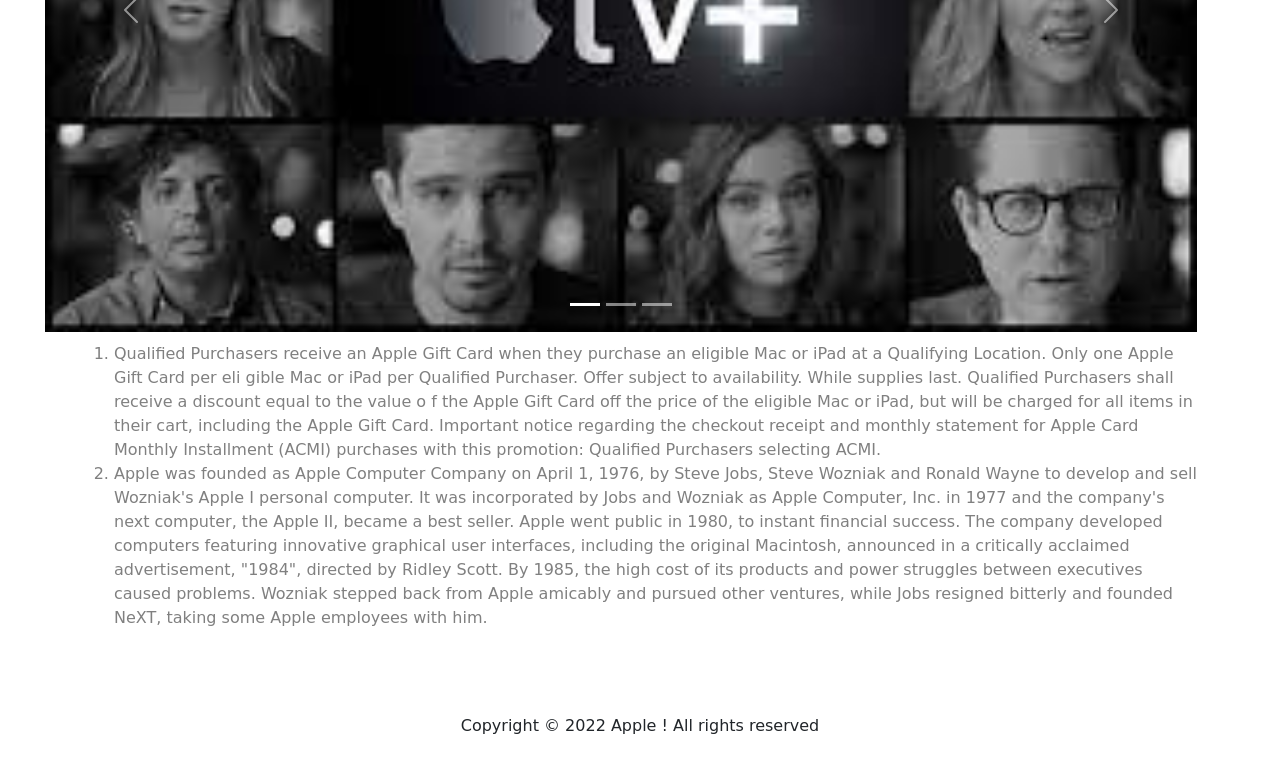
==== commit 830ced2d: "Add files via upload" ====
--- a/index.html
+++ b/index.html
@@ -10,7 +10,12 @@
     <link rel="preconnect" href="https://fonts.gstatic.com" crossorigin>
     <link href="https://fonts.googleapis.com/css2?family=Montserrat:wght@100&family=Roboto:wght@700&display=swap" rel="stylesheet">
 
+<!-- icon -->
+
+  <link rel="icon" href="favicon.ico">
+
 <!-- stylesheet -->
+
 
   <link rel="stylesheet" href="styles.css">
   <link rel="stylesheet" href="https://cdn.jsdelivr.net/npm/bootstrap@4.5.3/dist/css/bootstrap.min.css" integrity="sha384-TX8t27EcRE3e/ihU7zmQxVncDAy5uIKz4rEkgIXeMed4M0jlfIDPvg6uqKI2xXr2" crossorigin="anonymous">
@@ -157,7 +162,7 @@
 <div class="container1 all-items allign mx-auto">
   <div class="col-lg-12">
     <h1 class="macb-head"> <strong>MacBook Air</strong></h1>
-    <p class="macb-para">Supercharged by <img class="m2"width="5%" src="https://www.apple.com/v/macbook-pro-13/m/images/overview/hero_icon__gf2ry7i5mt6y_small.jpg" alt="m2"> </p>
+    <p class="macb-para">Supercharged by <img class="m2"width="5%" src="images/m2.jpg" alt="m2"> </p>
     <p class="macb-para2">Order starting at 5 am PDT on 7.8 Available starting 7.15</p>
     <p><a class="watch-link-item2" href="https://www.apple.com/in/macbook-air-m2/">learn more ></a>
      <a  class="watch-link-item2" href="https://www.amazon.in/s?k=macbookair&i=computers&adgrpid=64778488212&ext_vrnc=hi&gclid=CjwKCAjw_b6WBhAQEiwAp4HyIPJC4heBk0c1keKKEvkcG5gEDx3N-KR5ScQAPKeeYF9tmEKhvNF9NxoCvksQAvD_BwE&hvadid=398052515929&hvdev=c&hvlocphy=9062164&hvnetw=g&hvqmt=b&hvrand=15665522368057196841&hvtargid=kwd-3741854658&hydadcr=26953_2178310&tag=googinhydr1-21&ref=pd_sl_20g13d0qz5_b">view pricing > </a>  </p>
@@ -200,7 +205,7 @@
   <div class="row">
     <div class="col-12 col-md-6 col-lg-6 col-xl-6 item-box-left">
       <div >
-        <img class="img4" src="https://revanth892.github.io/apple-page.github.io/images/iphone.jpg" alt="apple">
+        <img class="img4" src="https://revanth892.github.io/apple-page.github.io/images/iphone-intro.jpg" alt="apple">
       <h1 class="alltext">iphone 13</h1>
       <p class="alltext">Your new Superpower</p>
       <a class="watch-link-item" href="https://www.apple.com/in/mac/">Learn more</a>
@@ -210,7 +215,7 @@
 
     <div class="col-12 col-md-6 col-lg-6 col-xl-6 item-box-left">
       <div>
-        <img class="img5"width="150%" src="https://revanth892.github.io/apple-page.github.io/images/iphone-intro.jpg" alt="iphone13">
+        <img class="img5"width="150%" src="https://revanth892.github.io/apple-page.github.io/images/iphone.jpg" alt="iphone13">
       </div>
     <h1 class="alltext" >iPhone 13 Pro</h1>
     <p class="alltext">oh. so. Pro</p>
@@ -228,17 +233,17 @@
   <div class="row">
   <div class="col-12 col-md-6 col-lg-6 col-xl-6 item-box-left">
     <div>
-      <img class="img6"src="https://www.apple.com/v/macbook-pro-13/m/images/overview/hero_endframe__bsza6x4fldiq_small.jpg" alt="iphone13">
+      <img class="img6" src="images/macbook.jpg" alt="iphone13">
     </div>
     <h1 class="alltext">MacBook Pro 13"</h1>
-    <p class="alltext">supercharged by  <img src="https://www.apple.com/v/macbook-pro-13/m/images/overview/hero_icon__gf2ry7i5mt6y_small.jpg" alt="m2"> </p>
+    <p class="alltext">supercharged by  <img style="width: 60px;" src="images/m2.jpg" alt="m2"> </p>
     <a class="watch-link-item" href="https://www.google.com/search?q=macbook+13+pro&sxsrf=ALiCzsYhF-3JnAHa171nv80dg2mnEGvN6Q%3A1657855423388&ei=v93QYr2mF__f4-EPvbOfmAg&ved=0ahUKEwj9gebc-Pn4AhX_7zgGHb3ZB4MQ4dUDCA4&uact=5&oq=macbook+13+pro&gs_lcp=[base64]&sclient=gws-wiz">Learn more ></a>
     <a class="watch-link-item" href="https://www.amazon.in/s?k=13inch+macbook+pro&adgrpid=58529376203&ext_vrnc=hi&gclid=CjwKCAjw_b6WBhAQEiwAp4HyIGm2xmvsv0FOmY3uyFv5ua1L6WYNCs7qx7SvlVFjcOlAPQlt1CTsaxoCPj8QAvD_BwE&hvadid=590736358555&hvdev=c&hvlocphy=9062164&hvnetw=g&hvqmt=b&hvrand=3486167188177402907&hvtargid=kwd-303125104975&hydadcr=16099_2268637&tag=googinhydr1-21&ref=pd_sl_4zqjbkfq27_b"> Buy > </a>
   </div>
 
   <div class="col-12 col-md-6 col-lg-6 col-xl-6 item-box-left">
     <div>
-      <img class="img7" src="https://www.apple.com/v/ipad-air/r/images/overview/features/iris__fnhnshkpwl6y_small.jpg" alt="iphone13">
+      <img class="img7" src="images/ipad.jpg" alt="iphone13">
     </div>
     <h1 class="alltext">iPad<span style="color:#7A86B6"> air</span></h1>
     <p class="alltext">Light Bright Full of Might </p>
--- a/styles.css
+++ b/styles.css
@@ -9,12 +9,21 @@
   margin-left: 45px;
   width: 90%;
 }
+.sec-1{
+  text-align: center;
+}
+.unicef-content{
+  text-align: center;
+  
+}
 .unicef-text
 {
     padding:0 0 0 0;
     color:rgb(135,206,235);
     text-decoration:none;
     text-align: center;
+    position: relative;
+
 }
 .unicef-text:hover
 {
@@ -59,23 +68,23 @@
 
 }
 .img4{
-  width: 100%;
+  width: 80%;
   height: auto;
   margin-top:5%;
 }
 .img5{
-  width: 80%;
+  width: 90%;
   height: auto;
   margin-top:5%;
 
 }
 .img6{
-  width: 100%;
+  width: 80%;
   height: auto;
   margin-top:5%;
 }
 .img7{
-  width:70%;
+  width:80%;
   height: auto;
   margin-top:5%;
 }
